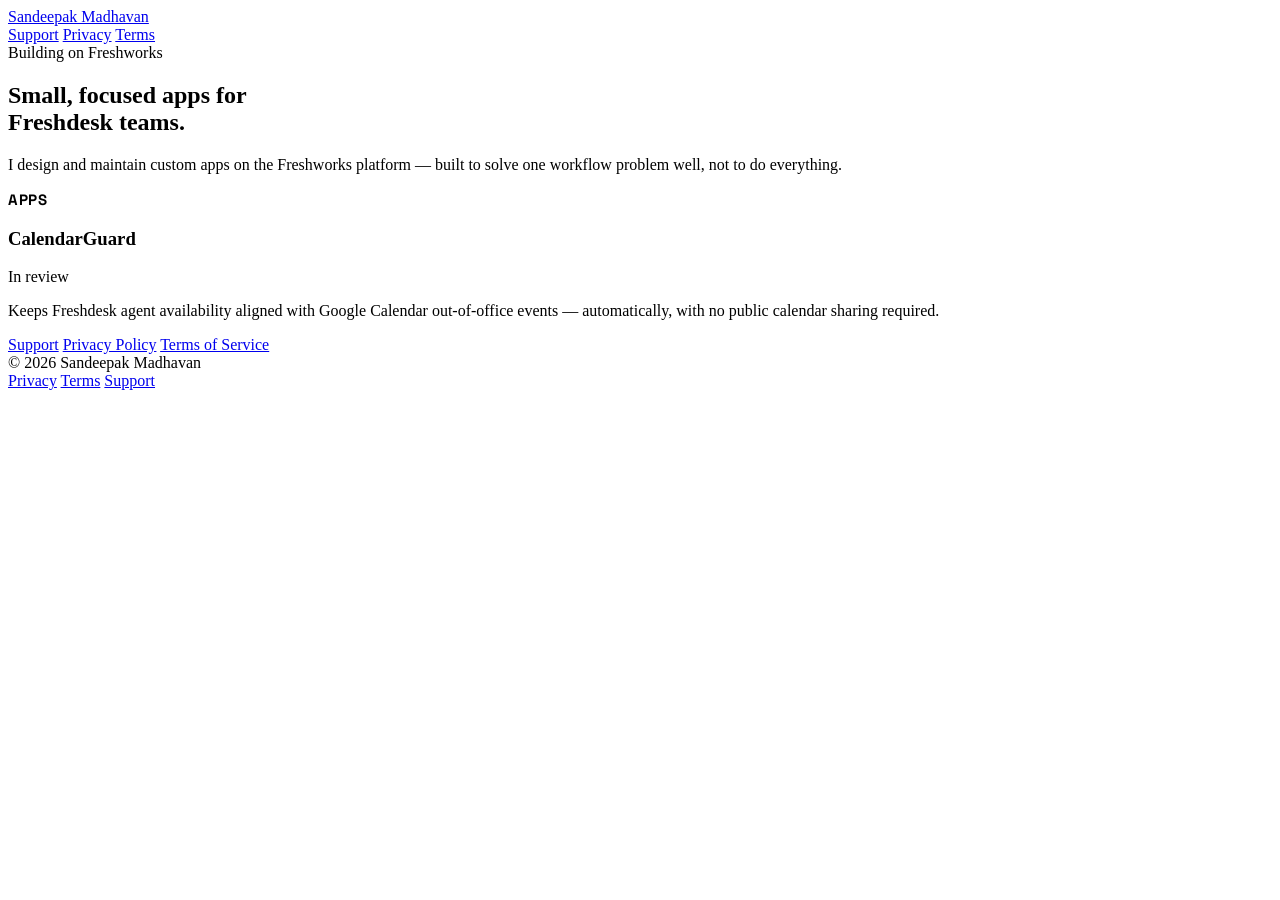
==== index.html @ 6408f5bb "Add initial HTML structure for the website" ====
<!DOCTYPE html>
<html lang="en">
<head>
<meta charset="UTF-8">
<meta name="viewport" content="width=device-width, initial-scale=1.0">
<title>Sandeepak Madhavan — Freshworks App Developer</title>
<meta name="description" content="Independent developer building focused apps for the Freshworks platform.">
<link rel="preconnect" href="https://fonts.googleapis.com">
<link rel="preconnect" href="https://fonts.gstatic.com" crossorigin>
<link href="https://fonts.googleapis.com/css2?family=Space+Grotesk:wght@500;600&family=Inter:wght@400;500&family=IBM+Plex+Mono:wght@500&display=swap" rel="stylesheet">
<link rel="stylesheet" href="style.css">
</head>
<body>

<header class="site-header">
  <div class="wrap">
    <a class="brand" href="index.html">Sandeepak Madhavan</a>
    <nav class="site-nav">
      <a href="support.html">Support</a>
      <a href="privacy.html">Privacy</a>
      <a href="terms.html">Terms</a>
    </nav>
  </div>
</header>

<main class="wrap">

  <section class="hero">
    <span class="eyebrow"><span class="dot"></span>Building on Freshworks</span>
    <h1>Small, focused apps for<br>Freshdesk teams.</h1>
    <p class="lede">I design and maintain custom apps on the Freshworks platform — built to solve one workflow problem well, not to do everything.</p>
  </section>

  <div class="dot-divider"><span class="dot"></span></div>

  <section aria-labelledby="apps-heading">
    <h2 id="apps-heading" style="font-family:'Space Grotesk',sans-serif; font-size:15px; letter-spacing:0.04em; text-transform:uppercase; color:var(--text-secondary); margin-bottom:18px;">Apps</h2>

    <div class="card">
      <div class="card-top">
        <h3>CalendarGuard</h3>
        <span class="chip review">In review</span>
      </div>
      <p>Keeps Freshdesk agent availability aligned with Google Calendar out-of-office events — automatically, with no public calendar sharing required.</p>
      <div class="meta">
        <a href="support.html">Support</a>
        <a href="privacy.html">Privacy Policy</a>
        <a href="terms.html">Terms of Service</a>
      </div>
    </div>

  </section>

</main>

<footer class="site-footer">
  <div class="wrap">
    <span class="copy">© <span id="year"></span> Sandeepak Madhavan</span>
    <nav>
      <a href="privacy.html">Privacy</a>
      <a href="terms.html">Terms</a>
      <a href="support.html">Support</a>
    </nav>
  </div>
</footer>

<script>document.getElementById('year').textContent = new Date().getFullYear();</script>
</body>
</html>
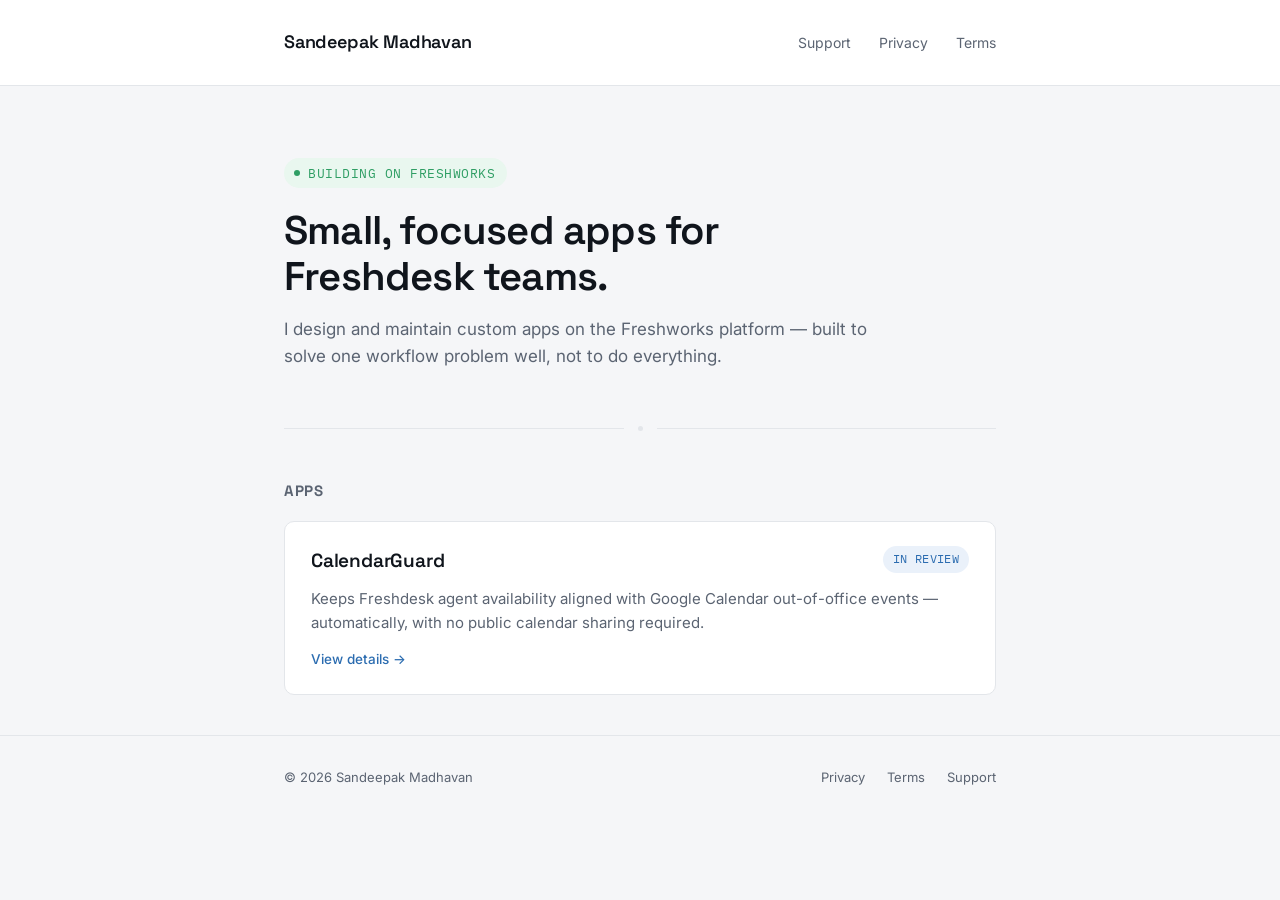
==== commit fc5d7560: "Add files via upload" ====
--- a/index.html
+++ b/index.html
@@ -43,9 +43,7 @@
       </div>
       <p>Keeps Freshdesk agent availability aligned with Google Calendar out-of-office events — automatically, with no public calendar sharing required.</p>
       <div class="meta">
-        <a href="support.html">Support</a>
-        <a href="privacy.html">Privacy Policy</a>
-        <a href="terms.html">Terms of Service</a>
+        <a href="calendarguard.html">View details →</a>
       </div>
     </div>
 
--- a/style.css
+++ b/style.css
@@ -0,0 +1,402 @@
+/* ===================================================================
+   Design tokens
+   =================================================================== */
+:root {
+  --bg: #F5F6F8;
+  --surface: #FFFFFF;
+  --border: #E3E6EA;
+  --text-primary: #10151C;
+  --text-secondary: #5B6472;
+  --text-muted: #9AA2AD;
+  --accent: #2B6CB0;
+  --accent-soft: #EAF1FA;
+  --status-green: #2F9E64;
+  --status-green-soft: #E9F7EF;
+  --radius: 10px;
+  --max-width: 760px;
+}
+
+* { box-sizing: border-box; }
+
+html { -webkit-text-size-adjust: 100%; }
+
+body {
+  margin: 0;
+  background: var(--bg);
+  color: var(--text-primary);
+  font-family: "Inter", -apple-system, BlinkMacSystemFont, "Segoe UI", sans-serif;
+  font-size: 16px;
+  line-height: 1.6;
+  -webkit-font-smoothing: antialiased;
+}
+
+.wrap {
+  max-width: var(--max-width);
+  margin: 0 auto;
+  padding: 0 24px;
+}
+
+/* ===================================================================
+   Header / nav
+   =================================================================== */
+header.site-header {
+  padding: 28px 0;
+  border-bottom: 1px solid var(--border);
+  background: var(--surface);
+}
+
+header.site-header .wrap {
+  display: flex;
+  align-items: center;
+  justify-content: space-between;
+}
+
+.brand {
+  font-family: "Space Grotesk", "Inter", sans-serif;
+  font-weight: 600;
+  font-size: 18px;
+  color: var(--text-primary);
+  text-decoration: none;
+  letter-spacing: -0.01em;
+}
+
+nav.site-nav a {
+  color: var(--text-secondary);
+  text-decoration: none;
+  font-size: 14px;
+  margin-left: 24px;
+  transition: color 0.15s ease;
+}
+
+nav.site-nav a:hover,
+nav.site-nav a:focus-visible {
+  color: var(--accent);
+}
+
+/* ===================================================================
+   Eyebrow / status-dot motif (signature element)
+   =================================================================== */
+.eyebrow {
+  display: inline-flex;
+  align-items: center;
+  gap: 8px;
+  font-family: "IBM Plex Mono", ui-monospace, monospace;
+  font-size: 12.5px;
+  letter-spacing: 0.04em;
+  text-transform: uppercase;
+  color: var(--status-green);
+  background: var(--status-green-soft);
+  padding: 5px 12px 5px 10px;
+  border-radius: 999px;
+  margin-bottom: 20px;
+}
+
+.eyebrow .dot {
+  width: 6px;
+  height: 6px;
+  border-radius: 50%;
+  background: var(--status-green);
+  flex: none;
+}
+
+/* thin rule with centered dot - used as a section divider */
+.dot-divider {
+  display: flex;
+  align-items: center;
+  gap: 14px;
+  margin: 48px 0;
+  color: var(--border);
+}
+.dot-divider::before,
+.dot-divider::after {
+  content: "";
+  flex: 1;
+  height: 1px;
+  background: var(--border);
+}
+.dot-divider .dot {
+  width: 5px;
+  height: 5px;
+  border-radius: 50%;
+  background: var(--border);
+  flex: none;
+}
+
+/* ===================================================================
+   Hero
+   =================================================================== */
+.hero {
+  padding: 72px 0 8px;
+}
+
+.hero h1 {
+  font-family: "Space Grotesk", "Inter", sans-serif;
+  font-weight: 600;
+  font-size: 40px;
+  line-height: 1.15;
+  letter-spacing: -0.02em;
+  margin: 0 0 16px;
+}
+
+.hero p.lede {
+  font-size: 17px;
+  color: var(--text-secondary);
+  max-width: 56ch;
+  margin: 0;
+}
+
+/* ===================================================================
+   Cards (apps list)
+   =================================================================== */
+.card {
+  background: var(--surface);
+  border: 1px solid var(--border);
+  border-radius: var(--radius);
+  padding: 24px 26px;
+  margin-bottom: 16px;
+}
+
+.card-top {
+  display: flex;
+  align-items: flex-start;
+  justify-content: space-between;
+  gap: 16px;
+  margin-bottom: 10px;
+}
+
+.card h3 {
+  font-family: "Space Grotesk", "Inter", sans-serif;
+  font-size: 19px;
+  font-weight: 600;
+  margin: 0;
+  letter-spacing: -0.01em;
+}
+
+.card p {
+  color: var(--text-secondary);
+  font-size: 15px;
+  margin: 0 0 14px;
+}
+
+.chip {
+  font-family: "IBM Plex Mono", ui-monospace, monospace;
+  font-size: 11.5px;
+  letter-spacing: 0.03em;
+  text-transform: uppercase;
+  padding: 4px 10px;
+  border-radius: 999px;
+  white-space: nowrap;
+  flex: none;
+}
+
+.chip.live { background: var(--status-green-soft); color: var(--status-green); }
+.chip.review { background: var(--accent-soft); color: var(--accent); }
+
+.card .meta {
+  display: flex;
+  gap: 18px;
+  flex-wrap: wrap;
+}
+
+.card .meta a {
+  font-size: 13.5px;
+  color: var(--accent);
+  text-decoration: none;
+  font-weight: 500;
+}
+.card .meta a:hover { text-decoration: underline; }
+
+/* ===================================================================
+   Prose (legal pages)
+   =================================================================== */
+.prose {
+  padding: 56px 0 40px;
+}
+
+.prose h1 {
+  font-family: "Space Grotesk", "Inter", sans-serif;
+  font-size: 30px;
+  font-weight: 600;
+  letter-spacing: -0.01em;
+  margin: 0 0 6px;
+}
+
+.prose .updated {
+  font-family: "IBM Plex Mono", ui-monospace, monospace;
+  font-size: 12.5px;
+  color: var(--text-secondary);
+  margin: 0 0 40px;
+}
+
+.prose h2 {
+  font-family: "Space Grotesk", "Inter", sans-serif;
+  font-size: 19px;
+  font-weight: 600;
+  margin: 36px 0 12px;
+  letter-spacing: -0.01em;
+}
+
+.prose p, .prose li {
+  color: var(--text-secondary);
+  font-size: 15.5px;
+}
+
+.prose ul { padding-left: 20px; }
+.prose li { margin-bottom: 8px; }
+
+.prose strong { color: var(--text-primary); }
+
+.prose a { color: var(--accent); }
+
+/* ===================================================================
+   App detail page
+   =================================================================== */
+.back-link {
+  display: inline-flex;
+  align-items: center;
+  gap: 6px;
+  font-size: 13.5px;
+  color: var(--text-secondary);
+  text-decoration: none;
+  margin-bottom: 24px;
+}
+.back-link:hover { color: var(--accent); }
+
+.app-detail-header {
+  padding: 8px 0 32px;
+}
+
+.app-detail-header .card-top {
+  align-items: center;
+  margin-bottom: 14px;
+}
+
+.app-detail-header h1 {
+  font-family: "Space Grotesk", "Inter", sans-serif;
+  font-size: 32px;
+  font-weight: 600;
+  letter-spacing: -0.01em;
+  margin: 0;
+}
+
+.app-detail-header .lede {
+  color: var(--text-secondary);
+  font-size: 16px;
+  max-width: 60ch;
+  margin: 0;
+}
+
+.video-embed {
+  position: relative;
+  width: 100%;
+  padding-top: 56.25%; /* 16:9 */
+  background: var(--surface);
+  border: 1px solid var(--border);
+  border-radius: var(--radius);
+  overflow: hidden;
+  margin: 32px 0 40px;
+}
+.video-embed iframe {
+  position: absolute;
+  inset: 0;
+  width: 100%;
+  height: 100%;
+  border: 0;
+}
+
+.feature-list {
+  list-style: none;
+  padding: 0;
+  margin: 0 0 40px;
+  display: grid;
+  gap: 14px;
+}
+
+.feature-list li {
+  display: flex;
+  gap: 12px;
+  align-items: flex-start;
+  color: var(--text-secondary);
+  font-size: 15px;
+}
+
+.feature-list li .dot {
+  width: 6px;
+  height: 6px;
+  border-radius: 50%;
+  background: var(--status-green);
+  margin-top: 8px;
+  flex: none;
+}
+
+.feature-list li strong {
+  color: var(--text-primary);
+}
+
+.app-links {
+  display: flex;
+  gap: 20px;
+  flex-wrap: wrap;
+  padding-top: 20px;
+  border-top: 1px solid var(--border);
+}
+.app-links a {
+  font-size: 14px;
+  color: var(--accent);
+  text-decoration: none;
+  font-weight: 500;
+}
+.app-links a:hover { text-decoration: underline; }
+
+/* ===================================================================
+   Footer
+   =================================================================== */
+footer.site-footer {
+  border-top: 1px solid var(--border);
+  padding: 28px 0 40px;
+  margin-top: 40px;
+}
+
+footer.site-footer .wrap {
+  display: flex;
+  align-items: center;
+  justify-content: space-between;
+  flex-wrap: wrap;
+  gap: 12px;
+}
+
+footer.site-footer .copy {
+  font-size: 13px;
+  color: var(--text-secondary);
+}
+
+footer.site-footer nav a {
+  color: var(--text-secondary);
+  text-decoration: none;
+  font-size: 13px;
+  margin-left: 18px;
+}
+footer.site-footer nav a:hover { color: var(--accent); }
+
+/* ===================================================================
+   Accessibility / motion
+   =================================================================== */
+a:focus-visible, button:focus-visible {
+  outline: 2px solid var(--accent);
+  outline-offset: 2px;
+}
+
+@media (prefers-reduced-motion: reduce) {
+  * { transition: none !important; }
+}
+
+/* ===================================================================
+   Responsive
+   =================================================================== */
+@media (max-width: 600px) {
+  .hero h1 { font-size: 30px; }
+  header.site-header .wrap { flex-direction: column; align-items: flex-start; gap: 12px; }
+  nav.site-nav a { margin-left: 0; margin-right: 18px; }
+  footer.site-footer .wrap { flex-direction: column; align-items: flex-start; }
+  footer.site-footer nav a { margin-left: 0; margin-right: 16px; }
+}
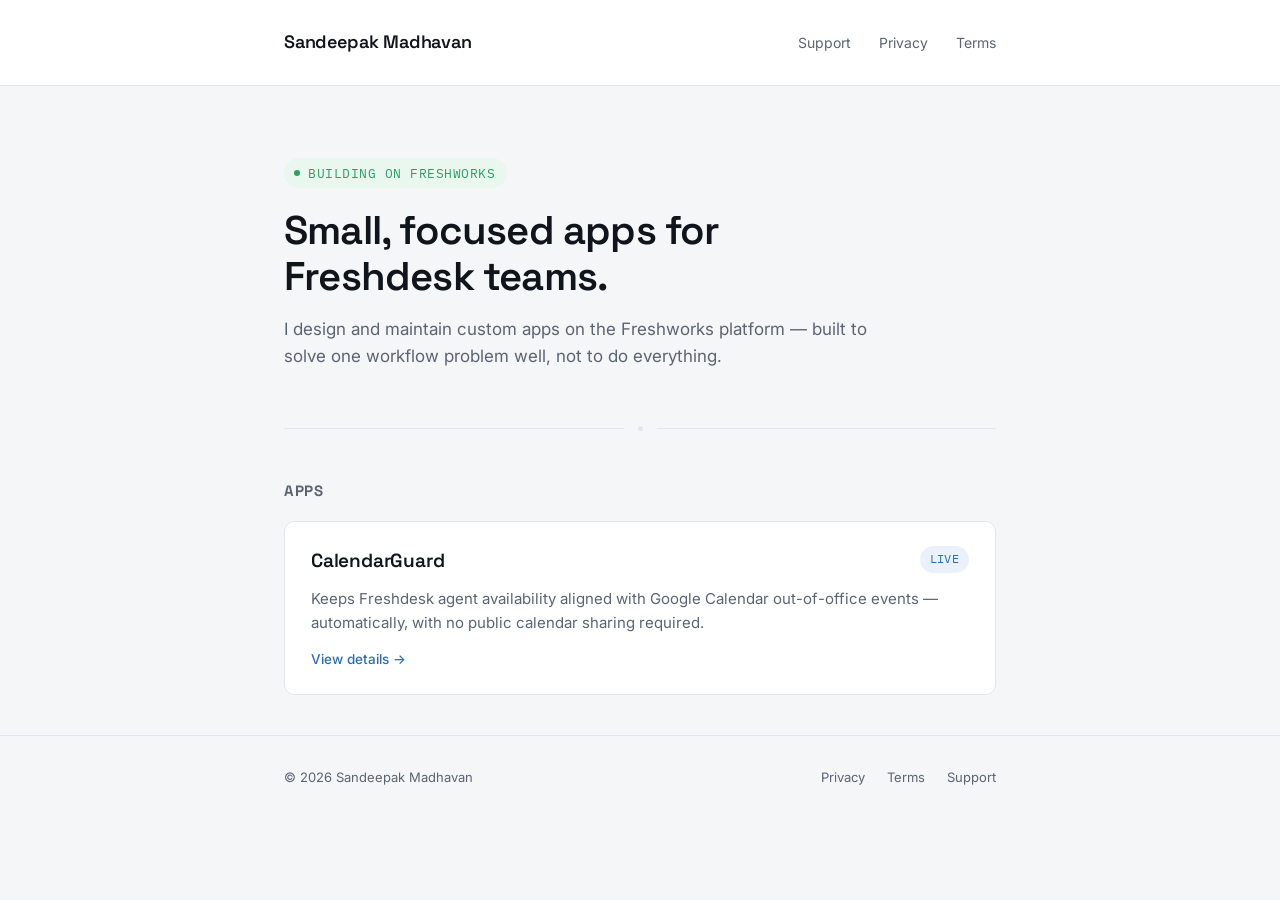
==== commit 4a99b742: "Update index.html" ====
--- a/index.html
+++ b/index.html
@@ -39,7 +39,7 @@
     <div class="card">
       <div class="card-top">
         <h3>CalendarGuard</h3>
-        <span class="chip review">In review</span>
+        <span class="chip review">Live</span>
       </div>
       <p>Keeps Freshdesk agent availability aligned with Google Calendar out-of-office events — automatically, with no public calendar sharing required.</p>
       <div class="meta">
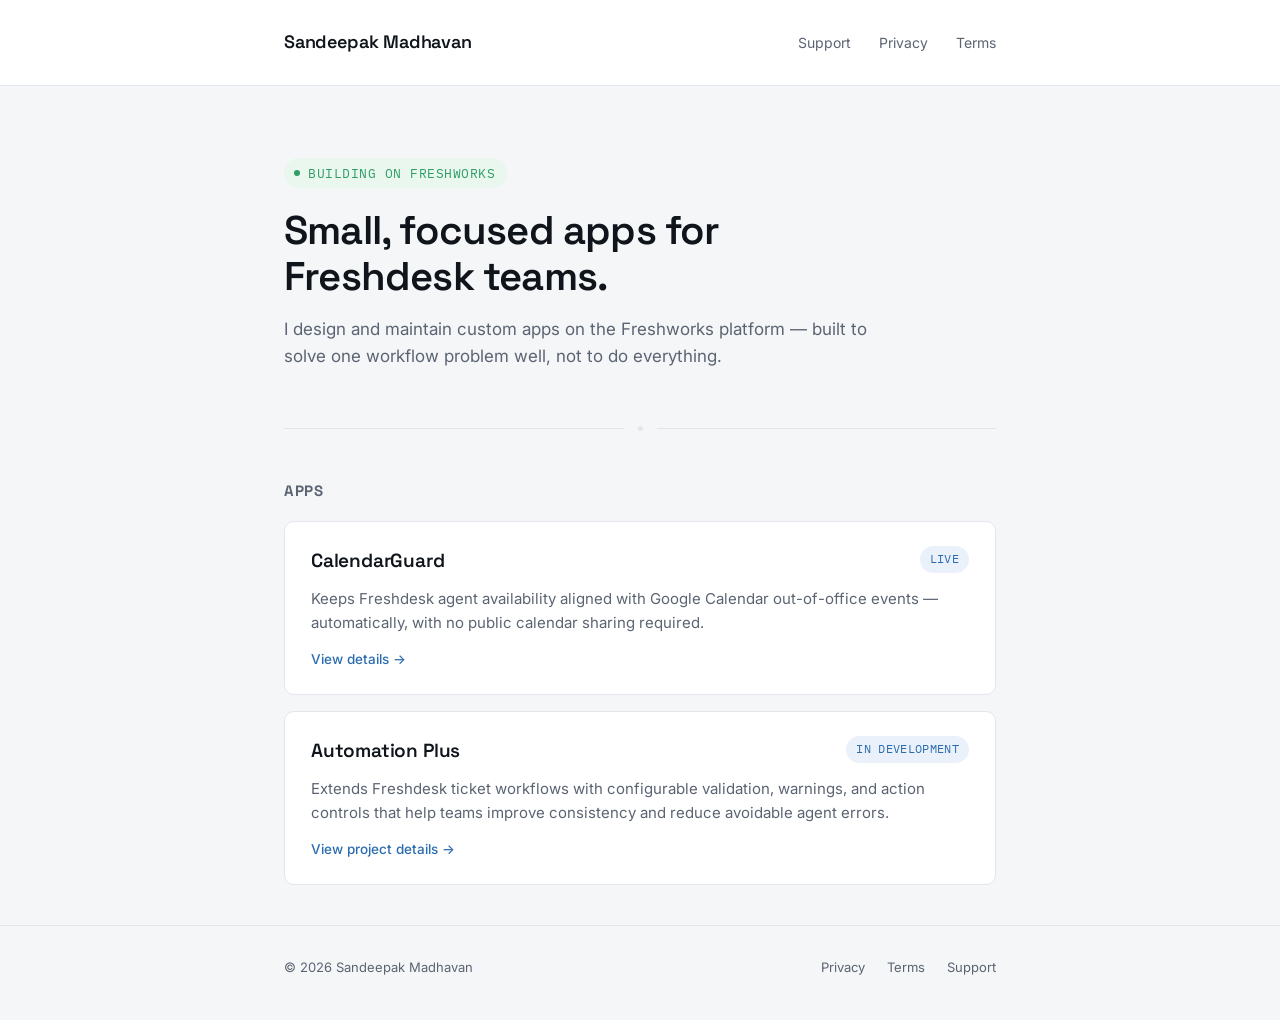
==== commit 4ff980c5: "feat(site): add Automation Plus project page" ====
--- a/index.html
+++ b/index.html
@@ -34,7 +34,7 @@
   <div class="dot-divider"><span class="dot"></span></div>
 
   <section aria-labelledby="apps-heading">
-    <h2 id="apps-heading" style="font-family:'Space Grotesk',sans-serif; font-size:15px; letter-spacing:0.04em; text-transform:uppercase; color:var(--text-secondary); margin-bottom:18px;">Apps</h2>
+    <h2 class="section-label" id="apps-heading">Apps</h2>
 
     <div class="card">
       <div class="card-top">
@@ -44,6 +44,17 @@
       <p>Keeps Freshdesk agent availability aligned with Google Calendar out-of-office events — automatically, with no public calendar sharing required.</p>
       <div class="meta">
         <a href="calendarguard.html">View details →</a>
+      </div>
+    </div>
+
+    <div class="card">
+      <div class="card-top">
+        <h3>Automation Plus</h3>
+        <span class="chip review">In Development</span>
+      </div>
+      <p>Extends Freshdesk ticket workflows with configurable validation, warnings, and action controls that help teams improve consistency and reduce avoidable agent errors.</p>
+      <div class="meta">
+        <a href="automation-plus.html">View project details <span aria-hidden="true">→</span></a>
       </div>
     </div>
 
--- a/style.css
+++ b/style.css
@@ -206,6 +206,15 @@
 }
 .card .meta a:hover { text-decoration: underline; }
 
+.section-label {
+  font-family: "Space Grotesk", sans-serif;
+  font-size: 15px;
+  letter-spacing: 0.04em;
+  text-transform: uppercase;
+  color: var(--text-secondary);
+  margin: 0 0 18px;
+}
+
 /* ===================================================================
    Prose (legal pages)
    =================================================================== */
@@ -285,6 +294,36 @@
   max-width: 60ch;
   margin: 0;
 }
+
+.project-category {
+  font-family: "IBM Plex Mono", ui-monospace, monospace;
+  font-size: 12.5px;
+  letter-spacing: 0.04em;
+  text-transform: uppercase;
+  color: var(--text-secondary);
+  margin: 0 0 14px;
+}
+
+.detail-section {
+  margin: 0 0 40px;
+}
+
+.detail-section h2 {
+  font-family: "Space Grotesk", "Inter", sans-serif;
+  font-size: 19px;
+  font-weight: 600;
+  letter-spacing: -0.01em;
+  margin: 0 0 12px;
+}
+
+.detail-section p {
+  color: var(--text-secondary);
+  font-size: 15.5px;
+  max-width: 64ch;
+  margin: 0 0 14px;
+}
+
+.detail-section p:last-child { margin-bottom: 0; }
 
 .video-embed {
   position: relative;
@@ -333,6 +372,36 @@
   color: var(--text-primary);
 }
 
+.steps-list {
+  counter-reset: step;
+  list-style: none;
+  padding: 0;
+  margin: 0;
+  display: grid;
+  gap: 12px;
+}
+
+.steps-list li {
+  display: flex;
+  align-items: flex-start;
+  gap: 12px;
+  color: var(--text-secondary);
+  font-size: 15px;
+}
+
+.step-number {
+  display: inline-grid;
+  place-items: center;
+  width: 24px;
+  height: 24px;
+  border-radius: 50%;
+  background: var(--accent-soft);
+  color: var(--accent);
+  font-family: "IBM Plex Mono", ui-monospace, monospace;
+  font-size: 12px;
+  flex: none;
+}
+
 .app-links {
   display: flex;
   gap: 20px;
